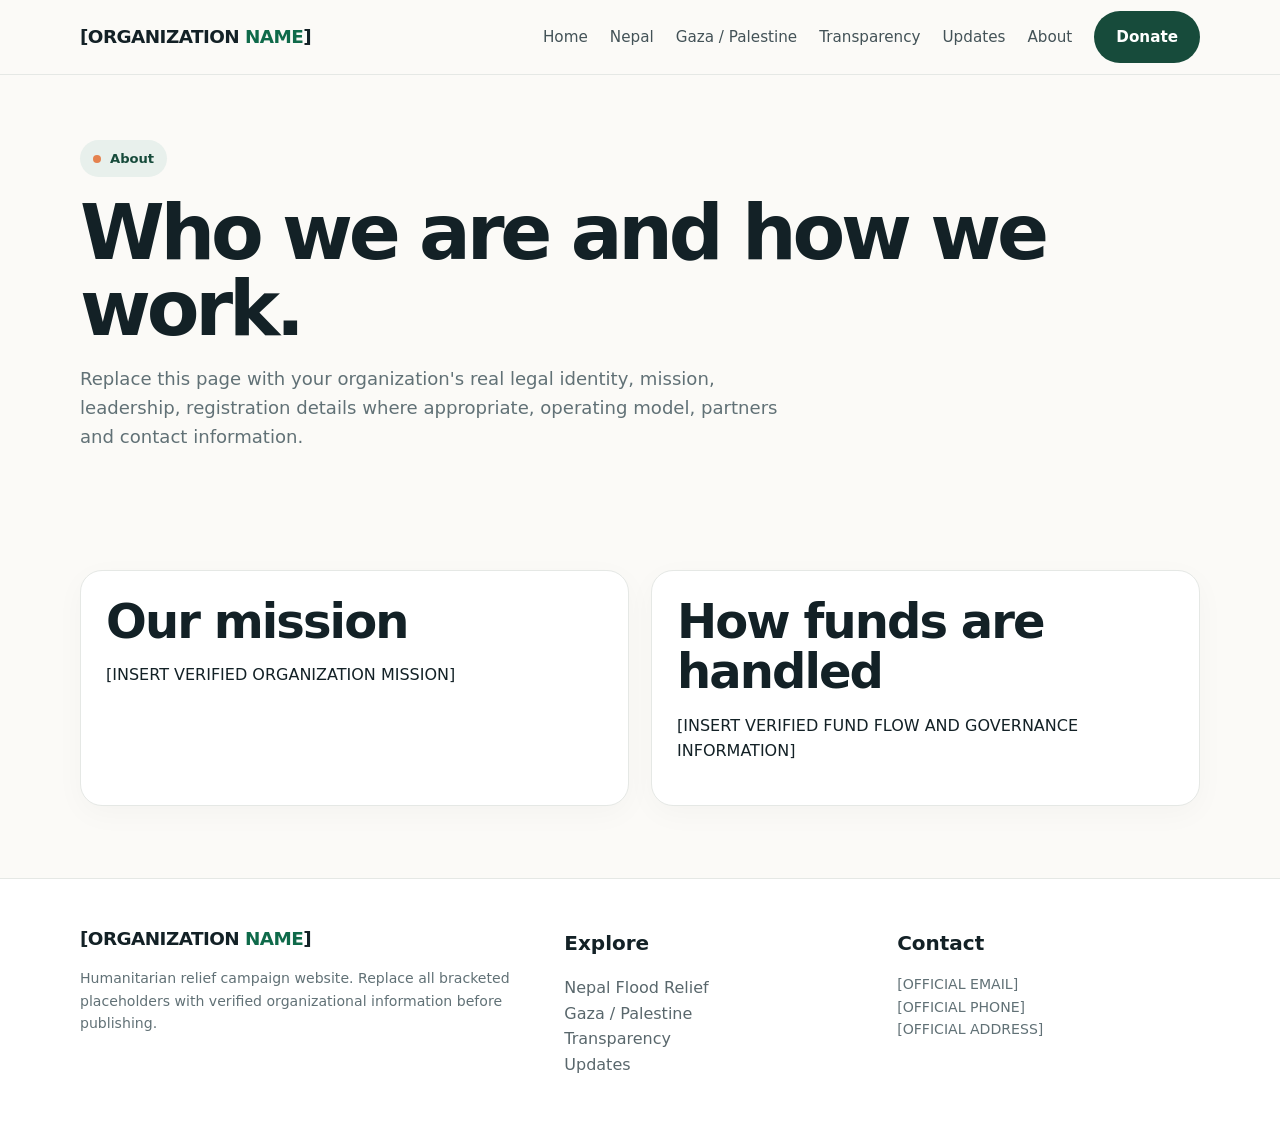
==== about.html @ 9896274b "Add files via upload" ====
<!doctype html>
<html lang="en">
<head>
<meta charset="utf-8">
<meta name="viewport" content="width=device-width, initial-scale=1">
<title>About | [ORGANIZATION NAME]</title>
<meta name="description" content="Humanitarian relief campaign website for Nepal flood relief and Gaza / Palestine humanitarian support.">
<link rel="stylesheet" href="styles.css">
</head>
<body>

<nav class="nav">
  <div class="container nav-inner">
    <a class="brand" href="index.html">[ORGANIZATION <span>NAME</span>]</a>
    <button class="menu" aria-label="Open menu" onclick="document.querySelector('.nav-links').classList.toggle('open')">☰</button>
    <div class="nav-links">
      <a href="index.html">Home</a>
      <a href="nepal.html">Nepal</a>
      <a href="gaza.html">Gaza / Palestine</a>
      <a href="transparency.html">Transparency</a>
      <a href="updates.html">Updates</a>
      <a href="about.html">About</a>
      <a class="btn btn-primary" href="donate.html">Donate</a>
    </div>
  </div>
</nav>

<main>
<section class="page-hero">
  <div class="container">
    <div class="kicker">About</div>
    <h1>Who we are and how we work.</h1>
    <p class="lead">Replace this page with your organization's real legal identity, mission, leadership, registration details where appropriate, operating model, partners and contact information.</p>
  </div>
</section>
<section class="section">
  <div class="container grid-2">
    <div class="card"><h2>Our mission</h2><p>[INSERT VERIFIED ORGANIZATION MISSION]</p></div>
    <div class="card"><h2>How funds are handled</h2><p>[INSERT VERIFIED FUND FLOW AND GOVERNANCE INFORMATION]</p></div>
  </div>
</section>
</main>

<footer class="footer">
  <div class="container footer-grid">
    <div>
      <div class="brand">[ORGANIZATION <span>NAME</span>]</div>
      <p class="small">Humanitarian relief campaign website. Replace all bracketed placeholders with verified organizational information before publishing.</p>
    </div>
    <div>
      <h3>Explore</h3>
      <p><a href="nepal.html">Nepal Flood Relief</a><br><a href="gaza.html">Gaza / Palestine</a><br><a href="transparency.html">Transparency</a><br><a href="updates.html">Updates</a></p>
    </div>
    <div>
      <h3>Contact</h3>
      <p class="small">[OFFICIAL EMAIL]<br>[OFFICIAL PHONE]<br>[OFFICIAL ADDRESS]</p>
    </div>
  </div>
</footer>

</body>
</html>
---- styles.css ----
:root{
  --ink:#132126;
  --muted:#617176;
  --paper:#fbfaf7;
  --white:#fff;
  --line:#e5e8e5;
  --green:#174b3b;
  --green2:#0f6a4a;
  --sand:#eee5d6;
  --orange:#e5824f;
  --shadow:0 14px 45px rgba(19,33,38,.08);
  --radius:22px;
}
*{box-sizing:border-box}
html{scroll-behavior:smooth}
body{margin:0;font-family:Inter,system-ui,-apple-system,BlinkMacSystemFont,"Segoe UI",sans-serif;color:var(--ink);background:var(--paper);line-height:1.6}
a{color:inherit;text-decoration:none}
img{max-width:100%;display:block}
.container{width:min(1120px,92%);margin:auto}
.nav{position:sticky;top:0;z-index:20;background:rgba(251,250,247,.92);backdrop-filter:blur(14px);border-bottom:1px solid var(--line)}
.nav-inner{height:74px;display:flex;align-items:center;justify-content:space-between;gap:20px}
.brand{font-weight:850;letter-spacing:-.03em;font-size:1.15rem}
.brand span{color:var(--green2)}
.nav-links{display:flex;gap:22px;align-items:center;font-size:.95rem;color:#435257}
.nav-links a:hover{color:var(--green2)}
.menu{display:none;border:0;background:transparent;font-size:1.4rem}
.btn{display:inline-flex;align-items:center;justify-content:center;border-radius:999px;padding:13px 21px;font-weight:750;border:1px solid transparent;cursor:pointer;transition:.2s}
.btn-primary{background:var(--green);color:#fff}
.btn-primary:hover{transform:translateY(-1px);background:#103b2f}
.btn-soft{background:#fff;border-color:var(--line)}
.btn-soft:hover{border-color:#c9d0cb}
.hero{padding:82px 0 55px}
.hero-grid{display:grid;grid-template-columns:1.12fr .88fr;gap:56px;align-items:center}
.kicker{display:inline-flex;align-items:center;gap:9px;background:#e8f0ec;color:var(--green);padding:8px 13px;border-radius:999px;font-weight:800;font-size:.82rem}
.kicker:before{content:"";width:8px;height:8px;border-radius:50%;background:var(--orange)}
h1{font-size:clamp(2.7rem,6vw,5.2rem);line-height:.99;letter-spacing:-.055em;margin:18px 0}
h2{font-size:clamp(2rem,4vw,3rem);letter-spacing:-.04em;line-height:1.05;margin:0 0 14px}
h3{margin:.2rem 0 .55rem;font-size:1.25rem}
.lead{font-size:1.13rem;color:var(--muted);max-width:64ch}
.hero-actions{display:flex;gap:12px;flex-wrap:wrap;margin-top:25px}
.hero-card{background:linear-gradient(145deg,#154b3a,#1c6250);color:#fff;border-radius:30px;padding:30px;box-shadow:var(--shadow);position:relative;overflow:hidden}
.hero-card:after{content:"";position:absolute;width:240px;height:240px;border-radius:50%;right:-100px;top:-100px;background:rgba(255,255,255,.08)}
.metric{display:flex;justify-content:space-between;gap:15px;align-items:end;padding:17px 0;border-bottom:1px solid rgba(255,255,255,.17)}
.metric:last-child{border-bottom:0}
.metric strong{font-size:1.65rem}
.small{font-size:.88rem;color:var(--muted)}
.hero-card .small{color:rgba(255,255,255,.76)}
.section{padding:72px 0}
.section-alt{background:#f1eee7}
.grid-2{display:grid;grid-template-columns:repeat(2,1fr);gap:22px}
.grid-3{display:grid;grid-template-columns:repeat(3,1fr);gap:22px}
.card{background:#fff;border:1px solid var(--line);border-radius:var(--radius);padding:25px;box-shadow:0 8px 30px rgba(19,33,38,.03)}
.campaign{padding:28px;min-height:270px;display:flex;flex-direction:column;justify-content:space-between}
.campaign.nepal{background:linear-gradient(145deg,#173f33,#24634e);color:#fff}
.campaign.gaza{background:linear-gradient(145deg,#242c33,#3f4e57);color:#fff}
.campaign .desc{color:rgba(255,255,255,.82)}
.progress{height:10px;border-radius:999px;background:rgba(255,255,255,.18);overflow:hidden;margin:17px 0 8px}
.progress > div{height:100%;width:18%;background:#fff;border-radius:inherit}
.split{display:grid;grid-template-columns:1fr 1fr;gap:0;border:1px solid var(--line);border-radius:28px;overflow:hidden;background:#fff}
.split > div{padding:38px}
.split > div+div{border-left:1px solid var(--line)}
.statrow{display:grid;grid-template-columns:repeat(3,1fr);gap:15px}
.stat{padding:24px;border-radius:18px;background:#f5f3ef}
.stat strong{font-size:1.65rem;display:block}
.quote{font-size:1.35rem;line-height:1.4}
.footer{padding:45px 0;border-top:1px solid var(--line);background:#fff}
.footer-grid{display:grid;grid-template-columns:1.2fr .8fr .8fr;gap:30px}
footer a{color:#59676c}
.form{display:grid;gap:14px}
label{font-weight:700;font-size:.93rem}
input,select,textarea{width:100%;padding:14px 15px;border:1px solid #dfe3e0;border-radius:14px;font:inherit;background:#fff}
textarea{min-height:125px;resize:vertical}
.note{padding:16px 18px;background:#fff8ee;border:1px solid #f1dfc4;border-radius:15px;color:#684a31}
.center{text-align:center}
.breadcrumb{font-size:.9rem;color:var(--muted);margin-bottom:18px}
.page-hero{padding:65px 0 28px}
.faq details{background:#fff;border:1px solid var(--line);border-radius:16px;padding:18px 20px}
.faq details+details{margin-top:12px}
.faq summary{cursor:pointer;font-weight:800}
@media(max-width:820px){
  .nav-links{display:none;position:absolute;top:74px;left:0;right:0;background:var(--paper);padding:16px 4%;border-bottom:1px solid var(--line);flex-direction:column;align-items:flex-start}
  .nav-links.open{display:flex}
  .menu{display:block}
  .hero-grid,.grid-2,.grid-3,.split,.footer-grid{grid-template-columns:1fr}
  .split > div+div{border-left:0;border-top:1px solid var(--line)}
  .statrow{grid-template-columns:1fr}
  .hero{padding-top:54px}
  .section{padding:55px 0}
}
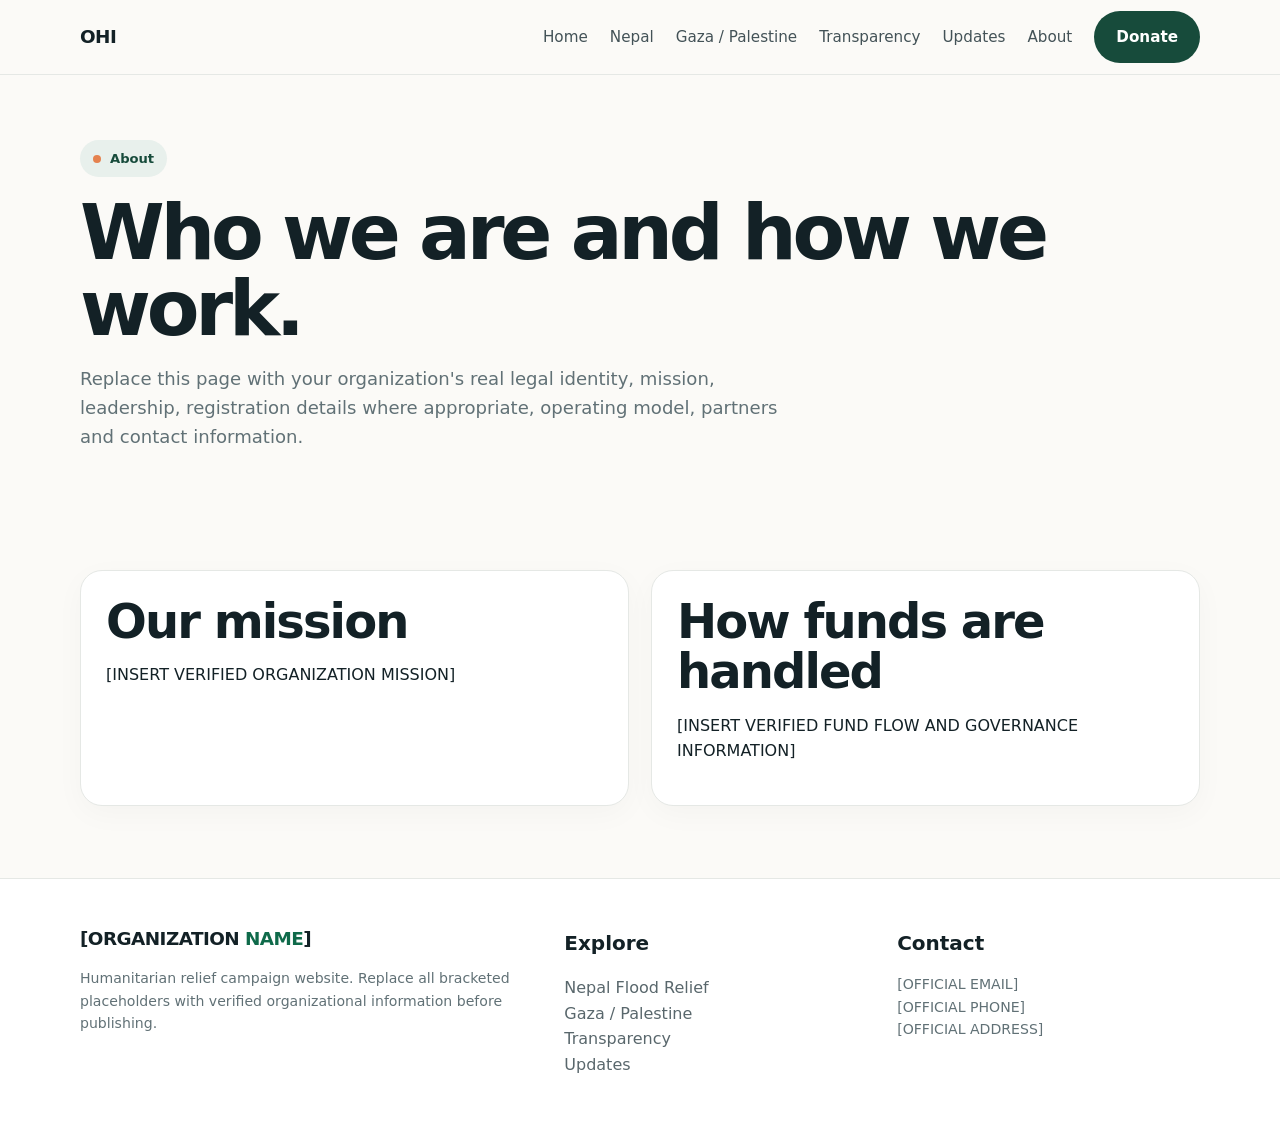
==== commit 034f2295: "Update about.html" ====
--- a/about.html
+++ b/about.html
@@ -3,7 +3,7 @@
 <head>
 <meta charset="utf-8">
 <meta name="viewport" content="width=device-width, initial-scale=1">
-<title>About | [ORGANIZATION NAME]</title>
+<title>About | OHI | One Humanity Initiative</title>
 <meta name="description" content="Humanitarian relief campaign website for Nepal flood relief and Gaza / Palestine humanitarian support.">
 <link rel="stylesheet" href="styles.css">
 </head>
@@ -11,7 +11,7 @@
 
 <nav class="nav">
   <div class="container nav-inner">
-    <a class="brand" href="index.html">[ORGANIZATION <span>NAME</span>]</a>
+    <a class="brand" href="index.html">OHI</a>
     <button class="menu" aria-label="Open menu" onclick="document.querySelector('.nav-links').classList.toggle('open')">☰</button>
     <div class="nav-links">
       <a href="index.html">Home</a>
@@ -59,4 +59,4 @@
 </footer>
 
 </body>
-</html>+</html>
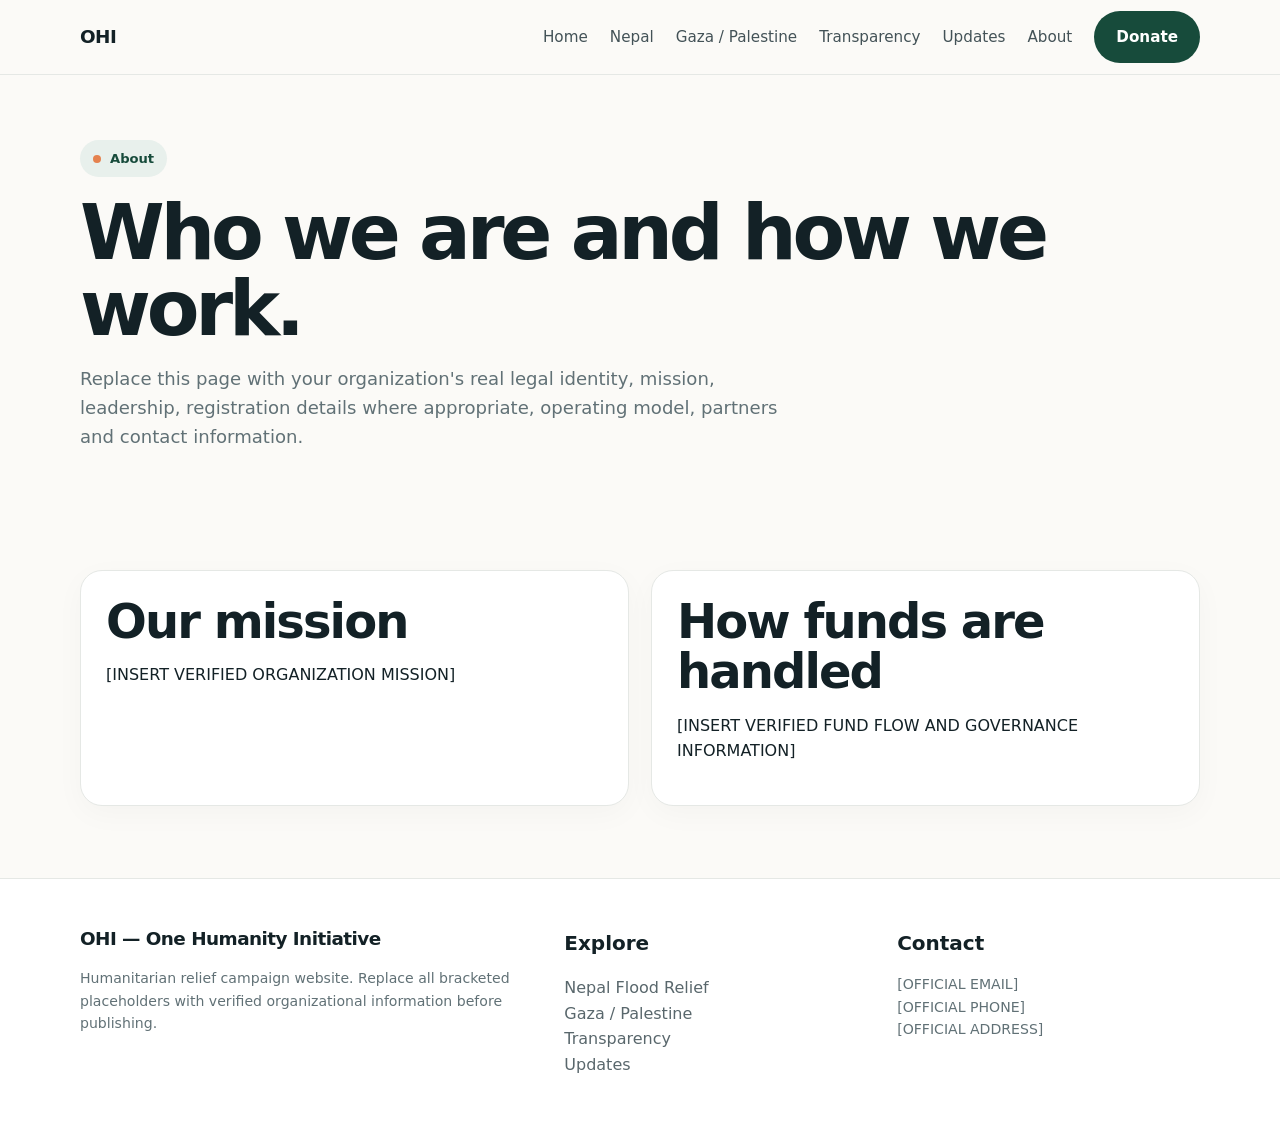
==== commit ed804753: "Update about.html" ====
--- a/about.html
+++ b/about.html
@@ -44,7 +44,7 @@
 <footer class="footer">
   <div class="container footer-grid">
     <div>
-      <div class="brand">[ORGANIZATION <span>NAME</span>]</div>
+      <div class="brand">OHI — One Humanity Initiative</div>
       <p class="small">Humanitarian relief campaign website. Replace all bracketed placeholders with verified organizational information before publishing.</p>
     </div>
     <div>
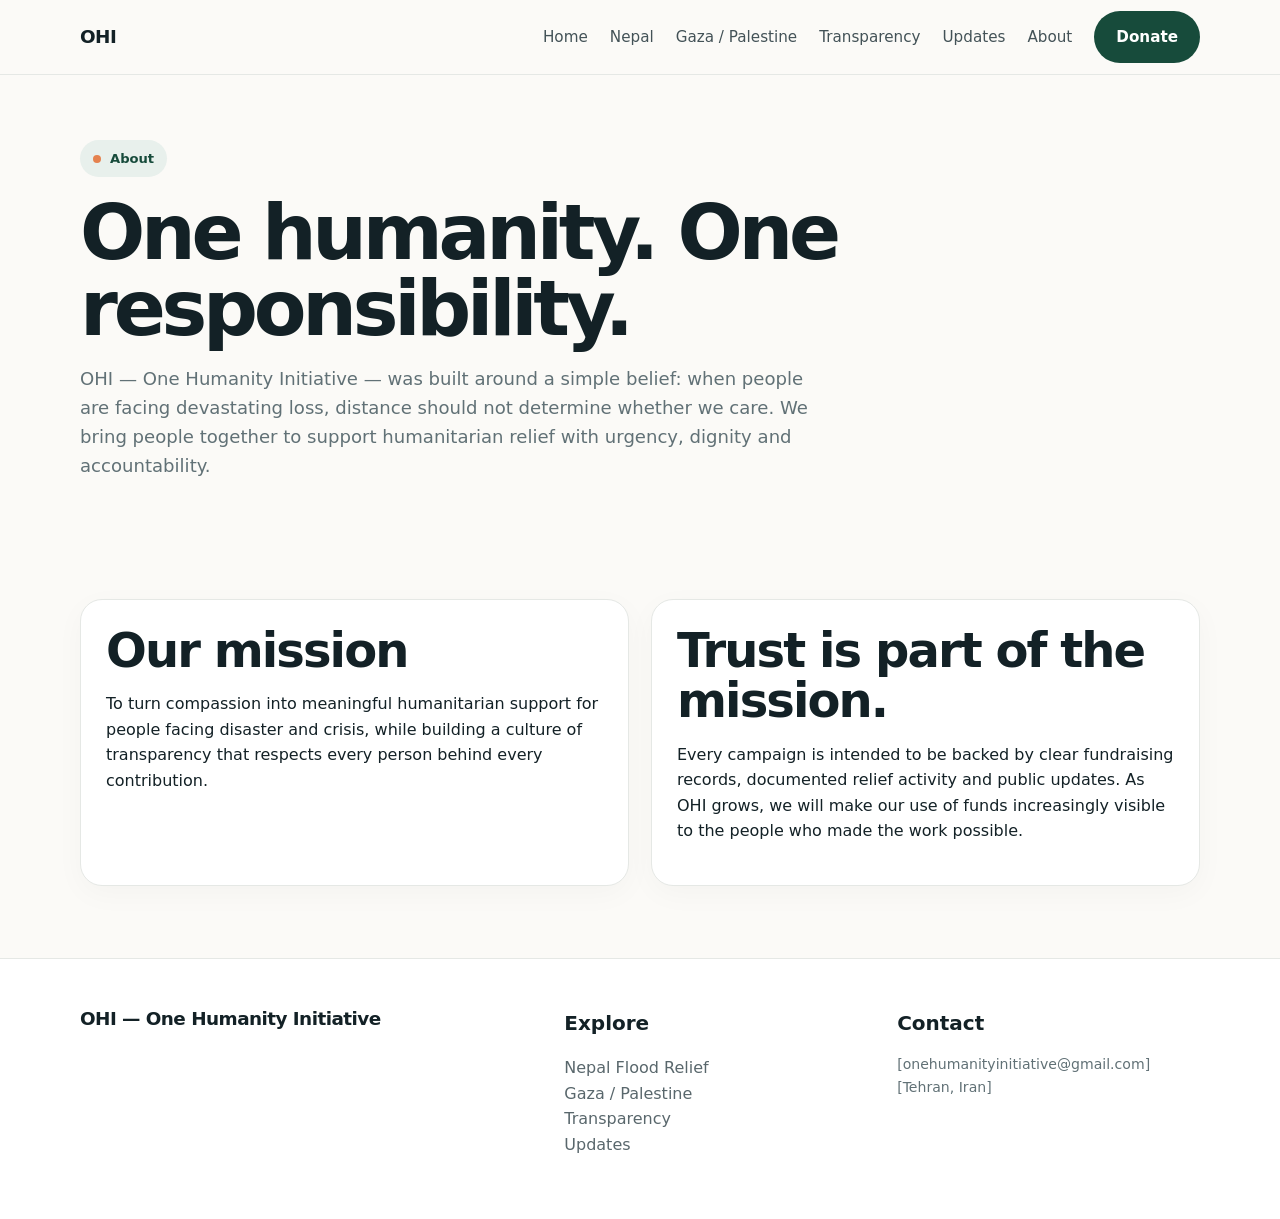
==== commit 13e5637b: "Update about.html" ====
--- a/about.html
+++ b/about.html
@@ -29,14 +29,14 @@
 <section class="page-hero">
   <div class="container">
     <div class="kicker">About</div>
-    <h1>Who we are and how we work.</h1>
-    <p class="lead">Replace this page with your organization's real legal identity, mission, leadership, registration details where appropriate, operating model, partners and contact information.</p>
+    <h1>One humanity. One responsibility.</h1>
+    <p class="lead">OHI — One Humanity Initiative — was built around a simple belief: when people are facing devastating loss, distance should not determine whether we care. We bring people together to support humanitarian relief with urgency, dignity and accountability.</p>
   </div>
 </section>
 <section class="section">
   <div class="container grid-2">
-    <div class="card"><h2>Our mission</h2><p>[INSERT VERIFIED ORGANIZATION MISSION]</p></div>
-    <div class="card"><h2>How funds are handled</h2><p>[INSERT VERIFIED FUND FLOW AND GOVERNANCE INFORMATION]</p></div>
+    <div class="card"><h2>Our mission</h2><p>To turn compassion into meaningful humanitarian support for people facing disaster and crisis, while building a culture of transparency that respects every person behind every contribution.</p></div>
+    <div class="card"><h2>Trust is part of the mission.</h2><p>Every campaign is intended to be backed by clear fundraising records, documented relief activity and public updates. As OHI grows, we will make our use of funds increasingly visible to the people who made the work possible.</p></div>
   </div>
 </section>
 </main>
@@ -45,7 +45,7 @@
   <div class="container footer-grid">
     <div>
       <div class="brand">OHI — One Humanity Initiative</div>
-      <p class="small">Humanitarian relief campaign website. Replace all bracketed placeholders with verified organizational information before publishing.</p>
+      <p class="small"></p>
     </div>
     <div>
       <h3>Explore</h3>
@@ -53,7 +53,7 @@
     </div>
     <div>
       <h3>Contact</h3>
-      <p class="small">[OFFICIAL EMAIL]<br>[OFFICIAL PHONE]<br>[OFFICIAL ADDRESS]</p>
+      <p class="small">[onehumanityinitiative@gmail.com]<br>[Tehran,  Iran]</p>
     </div>
   </div>
 </footer>
